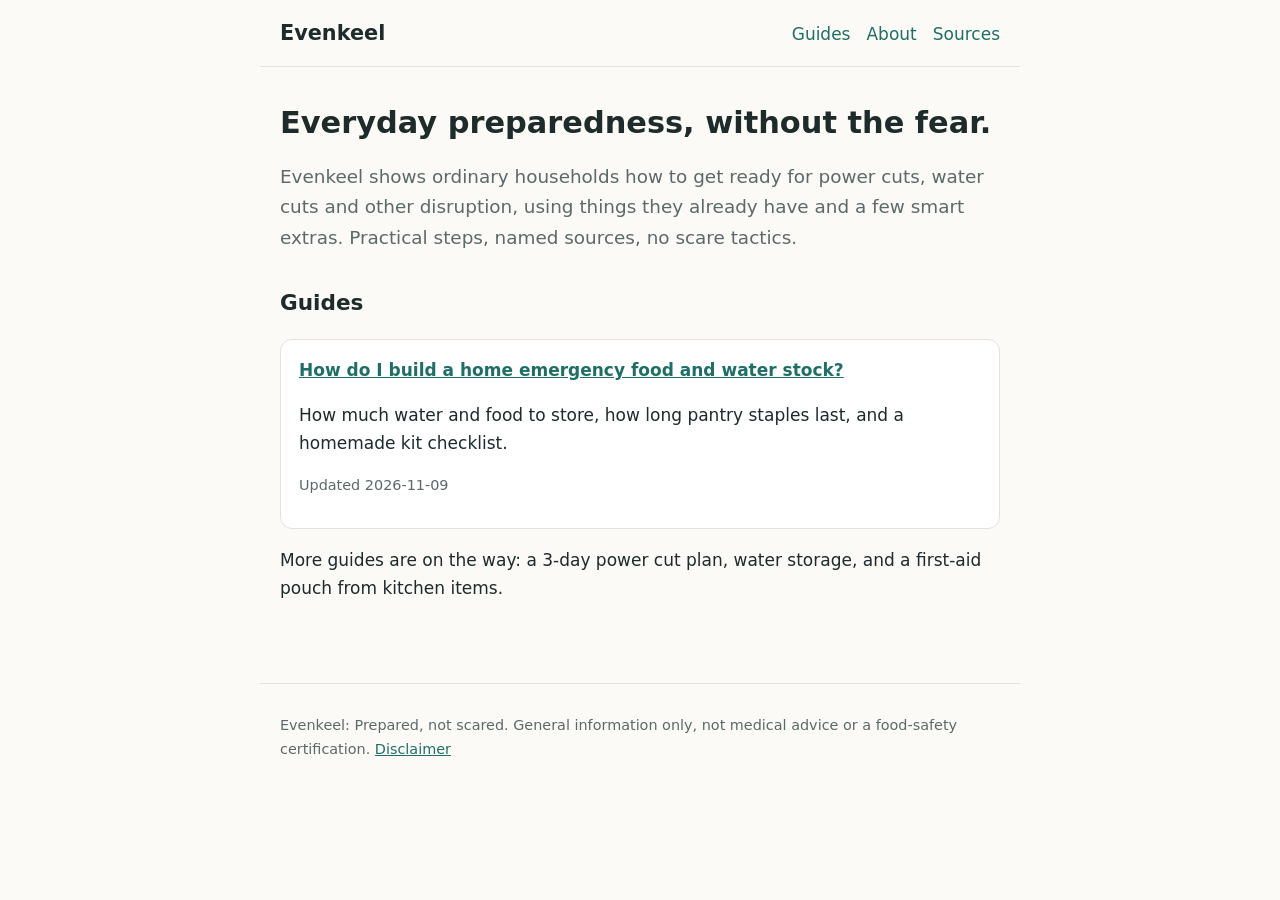
==== index.html @ 080ddb9d "Add Evenkeel site: home, first guide, about, sources, SEO files" ====
<!doctype html>
<html lang="en"><head><meta charset="utf-8"><meta name="viewport" content="width=device-width,initial-scale=1">
<title>Evenkeel: Everyday Preparedness Guides, Prepared Not Scared</title>
<meta name="description" content="Practical, sourced home preparedness guides for power cuts, water cuts and everyday disruption. Use what you have, add a few smart extras.">
<link rel="canonical" href="https://beprepareddontfear.github.io/index.html">
<meta property="og:title" content="Evenkeel: Everyday Preparedness Guides, Prepared Not Scared"><meta property="og:description" content="Practical, sourced home preparedness guides for power cuts, water cuts and everyday disruption. Use what you have, add a few smart extras.">
<meta property="og:type" content="website"><meta property="og:url" content="https://beprepareddontfear.github.io/index.html"><meta property="og:site_name" content="Evenkeel">
<meta name="twitter:card" content="summary">
<link rel="stylesheet" href="style.css">
<script type="application/ld+json">{"@context": "https://schema.org", "@type": "Organization", "name": "Evenkeel", "description": "Practical everyday preparedness guides for households worldwide.", "url": "https://beprepareddontfear.github.io/"}</script>
<script type="application/ld+json">{"@context": "https://schema.org", "@type": "WebSite", "name": "Evenkeel", "url": "https://beprepareddontfear.github.io/"}</script>
</head><body>
<header><a class="brand" href="index.html">Evenkeel</a><nav><a href="index.html">Guides</a><a href="about.html">About</a><a href="sources.html">Sources</a></nav></header>
<main>
<h1>Everyday preparedness, without the fear.</h1>
<p class="lead">Evenkeel shows ordinary households how to get ready for power cuts, water cuts and other disruption, using things they already have and a few smart extras. Practical steps, named sources, no scare tactics.</p>
<h2>Guides</h2>
<div class="card"><a href="guides/home-emergency-food-and-water-stock.html"><strong>How do I build a home emergency food and water stock?</strong></a><p>How much water and food to store, how long pantry staples last, and a homemade kit checklist.</p><p class="meta">Updated 2026-11-09</p></div>
<p>More guides are on the way: a 3-day power cut plan, water storage, and a first-aid pouch from kitchen items.</p>
</main>
<footer><p>Evenkeel: Prepared, not scared. General information only, not medical advice or a food-safety certification. <a href="disclaimer.html">Disclaimer</a></p></footer>
</body></html>
---- style.css ----
:root{--bg:#fbfaf7;--ink:#1d2b2a;--muted:#5b6a68;--accent:#1f6f66;--card:#ffffff;--line:#e4e1d9}
@media (prefers-color-scheme:dark){:root{--bg:#12201f;--ink:#eef2f0;--muted:#a9b9b6;--accent:#6fd0c3;--card:#182a29;--line:#2b403e}}
*{box-sizing:border-box}body{margin:0;background:var(--bg);color:var(--ink);font:17px/1.65 system-ui,-apple-system,Segoe UI,Roboto,sans-serif}
a{color:var(--accent)}header,main,footer{max-width:760px;margin:0 auto;padding:16px 20px}
header{display:flex;justify-content:space-between;align-items:baseline;flex-wrap:wrap;gap:8px;border-bottom:1px solid var(--line)}
.brand{font-weight:700;font-size:1.3rem;text-decoration:none;color:var(--ink)}nav a{margin-left:16px;text-decoration:none}
h1{font-size:1.9rem;line-height:1.25}h2{font-size:1.35rem;margin-top:2rem}
.lead{font-size:1.15rem;color:var(--muted)}table{border-collapse:collapse;width:100%;margin:1rem 0;font-size:.95rem}
th,td{border:1px solid var(--line);padding:8px 10px;text-align:left}th{background:var(--card)}
.card{background:var(--card);border:1px solid var(--line);border-radius:12px;padding:16px 18px;margin:14px 0}
.meta{color:var(--muted);font-size:.9rem}footer{color:var(--muted);font-size:.9rem;border-top:1px solid var(--line);margin-top:3rem}
ul.check{list-style:none;padding-left:0}ul.check li:before{content:"\2610  "}
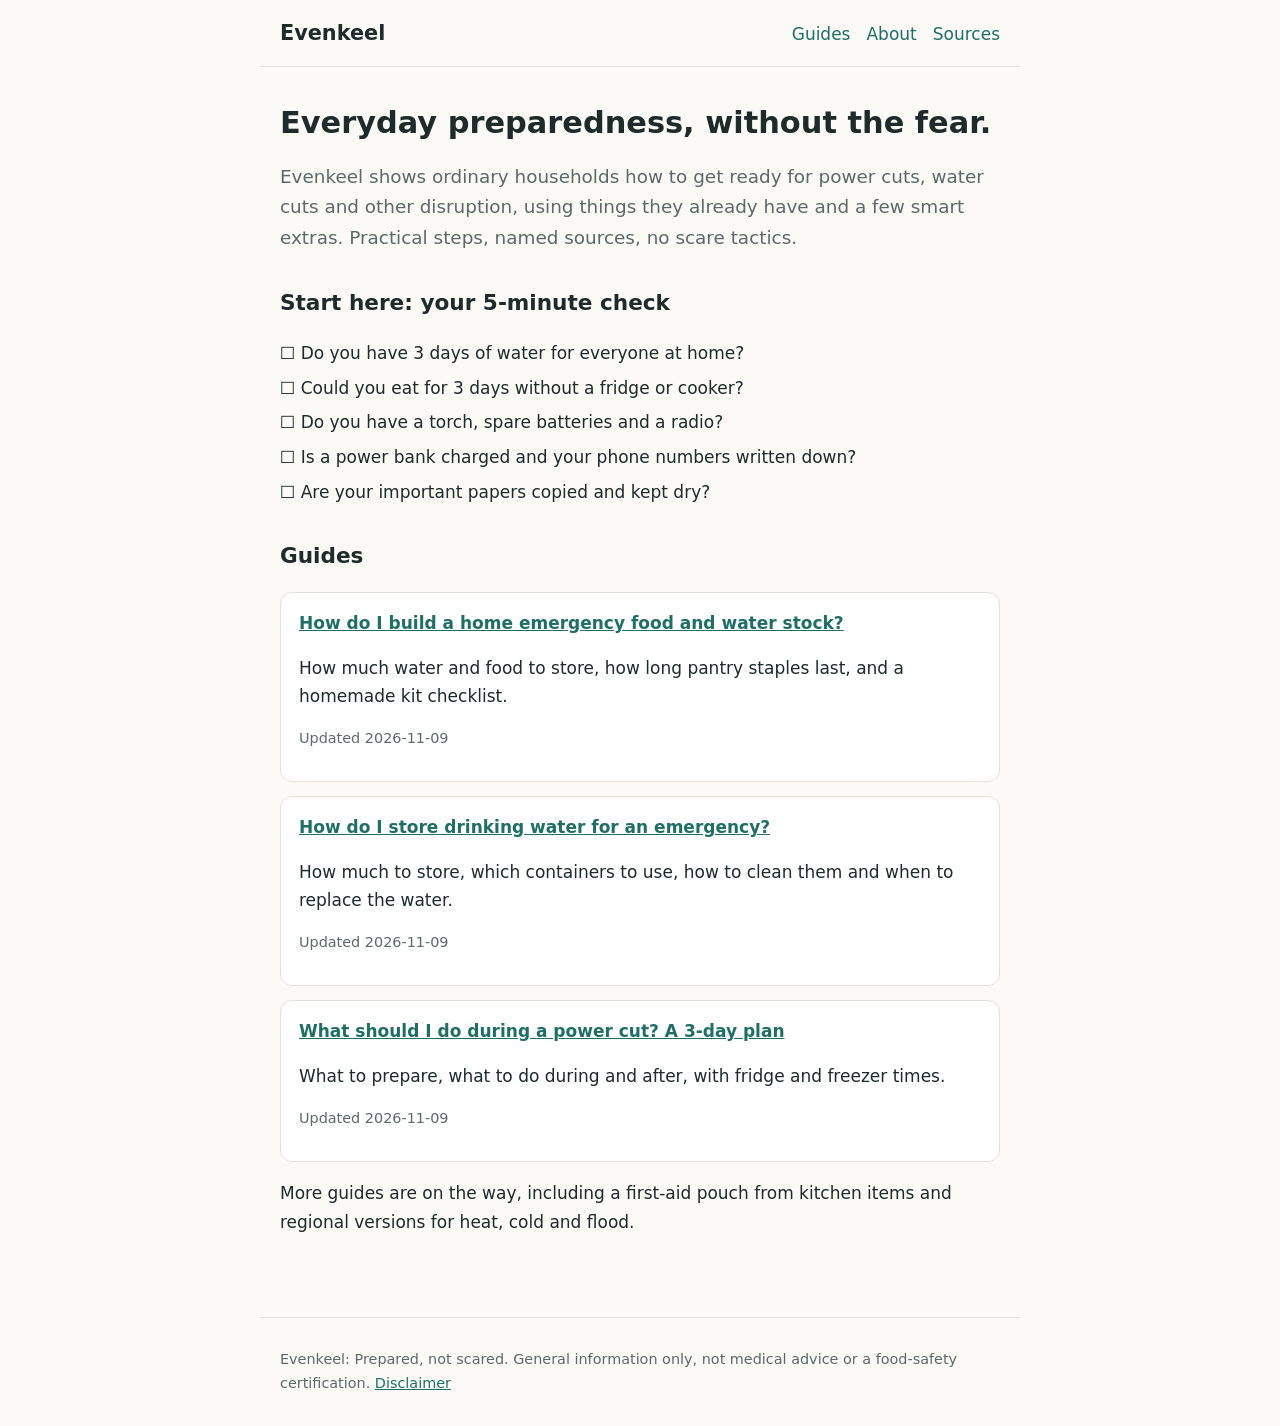
==== commit d70104a7: "Add water storage and power cut guides, 5-minute check, home page upgrade" ====
--- a/index.html
+++ b/index.html
@@ -14,9 +14,11 @@
 <main>
 <h1>Everyday preparedness, without the fear.</h1>
 <p class="lead">Evenkeel shows ordinary households how to get ready for power cuts, water cuts and other disruption, using things they already have and a few smart extras. Practical steps, named sources, no scare tactics.</p>
+<h2>Start here: your 5-minute check</h2>
+<ul class="check"><li>Do you have 3 days of water for everyone at home?</li><li>Could you eat for 3 days without a fridge or cooker?</li><li>Do you have a torch, spare batteries and a radio?</li><li>Is a power bank charged and your phone numbers written down?</li><li>Are your important papers copied and kept dry?</li></ul>
 <h2>Guides</h2>
-<div class="card"><a href="guides/home-emergency-food-and-water-stock.html"><strong>How do I build a home emergency food and water stock?</strong></a><p>How much water and food to store, how long pantry staples last, and a homemade kit checklist.</p><p class="meta">Updated 2026-11-09</p></div>
-<p>More guides are on the way: a 3-day power cut plan, water storage, and a first-aid pouch from kitchen items.</p>
+<div class="card"><a href="guides/home-emergency-food-and-water-stock.html"><strong>How do I build a home emergency food and water stock?</strong></a><p>How much water and food to store, how long pantry staples last, and a homemade kit checklist.</p><p class="meta">Updated 2026-11-09</p></div><div class="card"><a href="guides/store-emergency-drinking-water.html"><strong>How do I store drinking water for an emergency?</strong></a><p>How much to store, which containers to use, how to clean them and when to replace the water.</p><p class="meta">Updated 2026-11-09</p></div><div class="card"><a href="guides/power-cut-plan-3-days.html"><strong>What should I do during a power cut? A 3-day plan</strong></a><p>What to prepare, what to do during and after, with fridge and freezer times.</p><p class="meta">Updated 2026-11-09</p></div>
+<p>More guides are on the way, including a first-aid pouch from kitchen items and regional versions for heat, cold and flood.</p>
 </main>
 <footer><p>Evenkeel: Prepared, not scared. General information only, not medical advice or a food-safety certification. <a href="disclaimer.html">Disclaimer</a></p></footer>
 </body></html>
--- a/style.css
+++ b/style.css
@@ -10,4 +10,4 @@
 th,td{border:1px solid var(--line);padding:8px 10px;text-align:left}th{background:var(--card)}
 .card{background:var(--card);border:1px solid var(--line);border-radius:12px;padding:16px 18px;margin:14px 0}
 .meta{color:var(--muted);font-size:.9rem}footer{color:var(--muted);font-size:.9rem;border-top:1px solid var(--line);margin-top:3rem}
-ul.check{list-style:none;padding-left:0}ul.check li:before{content:"\2610  "}
+ul.check{list-style:none;padding-left:0}ul.check li:before{content:"\2610  "}ul.check li{padding-left:1.6em;text-indent:-1.6em;margin:.4em 0}
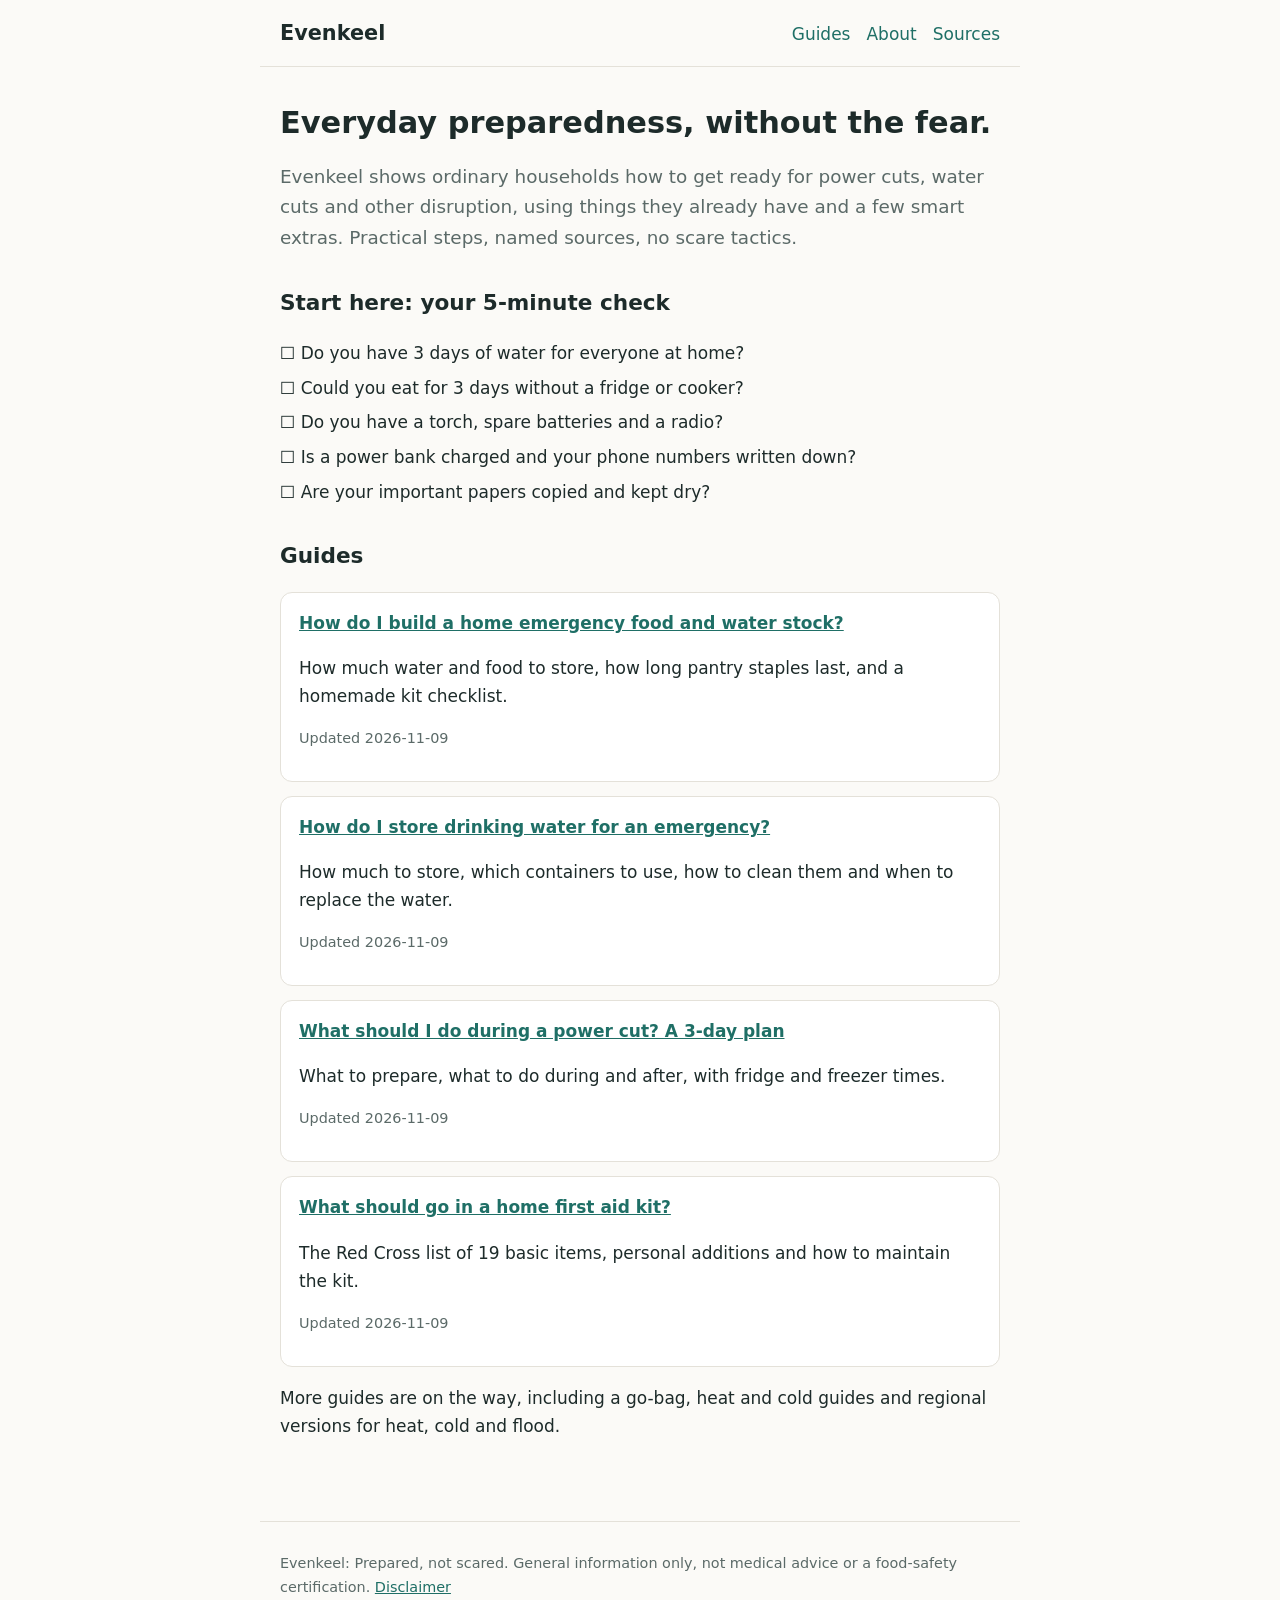
==== commit 61a103c9: "Add home first aid kit guide" ====
--- a/index.html
+++ b/index.html
@@ -2,9 +2,9 @@
 <html lang="en"><head><meta charset="utf-8"><meta name="viewport" content="width=device-width,initial-scale=1">
 <title>Evenkeel: Everyday Preparedness Guides, Prepared Not Scared</title>
 <meta name="description" content="Practical, sourced home preparedness guides for power cuts, water cuts and everyday disruption. Use what you have, add a few smart extras.">
-<link rel="canonical" href="https://beprepareddontfear.github.io/index.html">
+<link rel="canonical" href="https://beprepareddontfear.github.io/">
 <meta property="og:title" content="Evenkeel: Everyday Preparedness Guides, Prepared Not Scared"><meta property="og:description" content="Practical, sourced home preparedness guides for power cuts, water cuts and everyday disruption. Use what you have, add a few smart extras.">
-<meta property="og:type" content="website"><meta property="og:url" content="https://beprepareddontfear.github.io/index.html"><meta property="og:site_name" content="Evenkeel">
+<meta property="og:type" content="website"><meta property="og:url" content="https://beprepareddontfear.github.io/"><meta property="og:site_name" content="Evenkeel">
 <meta name="twitter:card" content="summary">
 <link rel="stylesheet" href="style.css">
 <script type="application/ld+json">{"@context": "https://schema.org", "@type": "Organization", "name": "Evenkeel", "description": "Practical everyday preparedness guides for households worldwide.", "url": "https://beprepareddontfear.github.io/"}</script>
@@ -17,8 +17,8 @@
 <h2>Start here: your 5-minute check</h2>
 <ul class="check"><li>Do you have 3 days of water for everyone at home?</li><li>Could you eat for 3 days without a fridge or cooker?</li><li>Do you have a torch, spare batteries and a radio?</li><li>Is a power bank charged and your phone numbers written down?</li><li>Are your important papers copied and kept dry?</li></ul>
 <h2>Guides</h2>
-<div class="card"><a href="guides/home-emergency-food-and-water-stock.html"><strong>How do I build a home emergency food and water stock?</strong></a><p>How much water and food to store, how long pantry staples last, and a homemade kit checklist.</p><p class="meta">Updated 2026-11-09</p></div><div class="card"><a href="guides/store-emergency-drinking-water.html"><strong>How do I store drinking water for an emergency?</strong></a><p>How much to store, which containers to use, how to clean them and when to replace the water.</p><p class="meta">Updated 2026-11-09</p></div><div class="card"><a href="guides/power-cut-plan-3-days.html"><strong>What should I do during a power cut? A 3-day plan</strong></a><p>What to prepare, what to do during and after, with fridge and freezer times.</p><p class="meta">Updated 2026-11-09</p></div>
-<p>More guides are on the way, including a first-aid pouch from kitchen items and regional versions for heat, cold and flood.</p>
+<div class="card"><a href="guides/home-emergency-food-and-water-stock.html"><strong>How do I build a home emergency food and water stock?</strong></a><p>How much water and food to store, how long pantry staples last, and a homemade kit checklist.</p><p class="meta">Updated 2026-11-09</p></div><div class="card"><a href="guides/store-emergency-drinking-water.html"><strong>How do I store drinking water for an emergency?</strong></a><p>How much to store, which containers to use, how to clean them and when to replace the water.</p><p class="meta">Updated 2026-11-09</p></div><div class="card"><a href="guides/power-cut-plan-3-days.html"><strong>What should I do during a power cut? A 3-day plan</strong></a><p>What to prepare, what to do during and after, with fridge and freezer times.</p><p class="meta">Updated 2026-11-09</p></div><div class="card"><a href="guides/home-first-aid-kit-checklist.html"><strong>What should go in a home first aid kit?</strong></a><p>The Red Cross list of 19 basic items, personal additions and how to maintain the kit.</p><p class="meta">Updated 2026-11-09</p></div>
+<p>More guides are on the way, including a go-bag, heat and cold guides and regional versions for heat, cold and flood.</p>
 </main>
 <footer><p>Evenkeel: Prepared, not scared. General information only, not medical advice or a food-safety certification. <a href="disclaimer.html">Disclaimer</a></p></footer>
 </body></html>
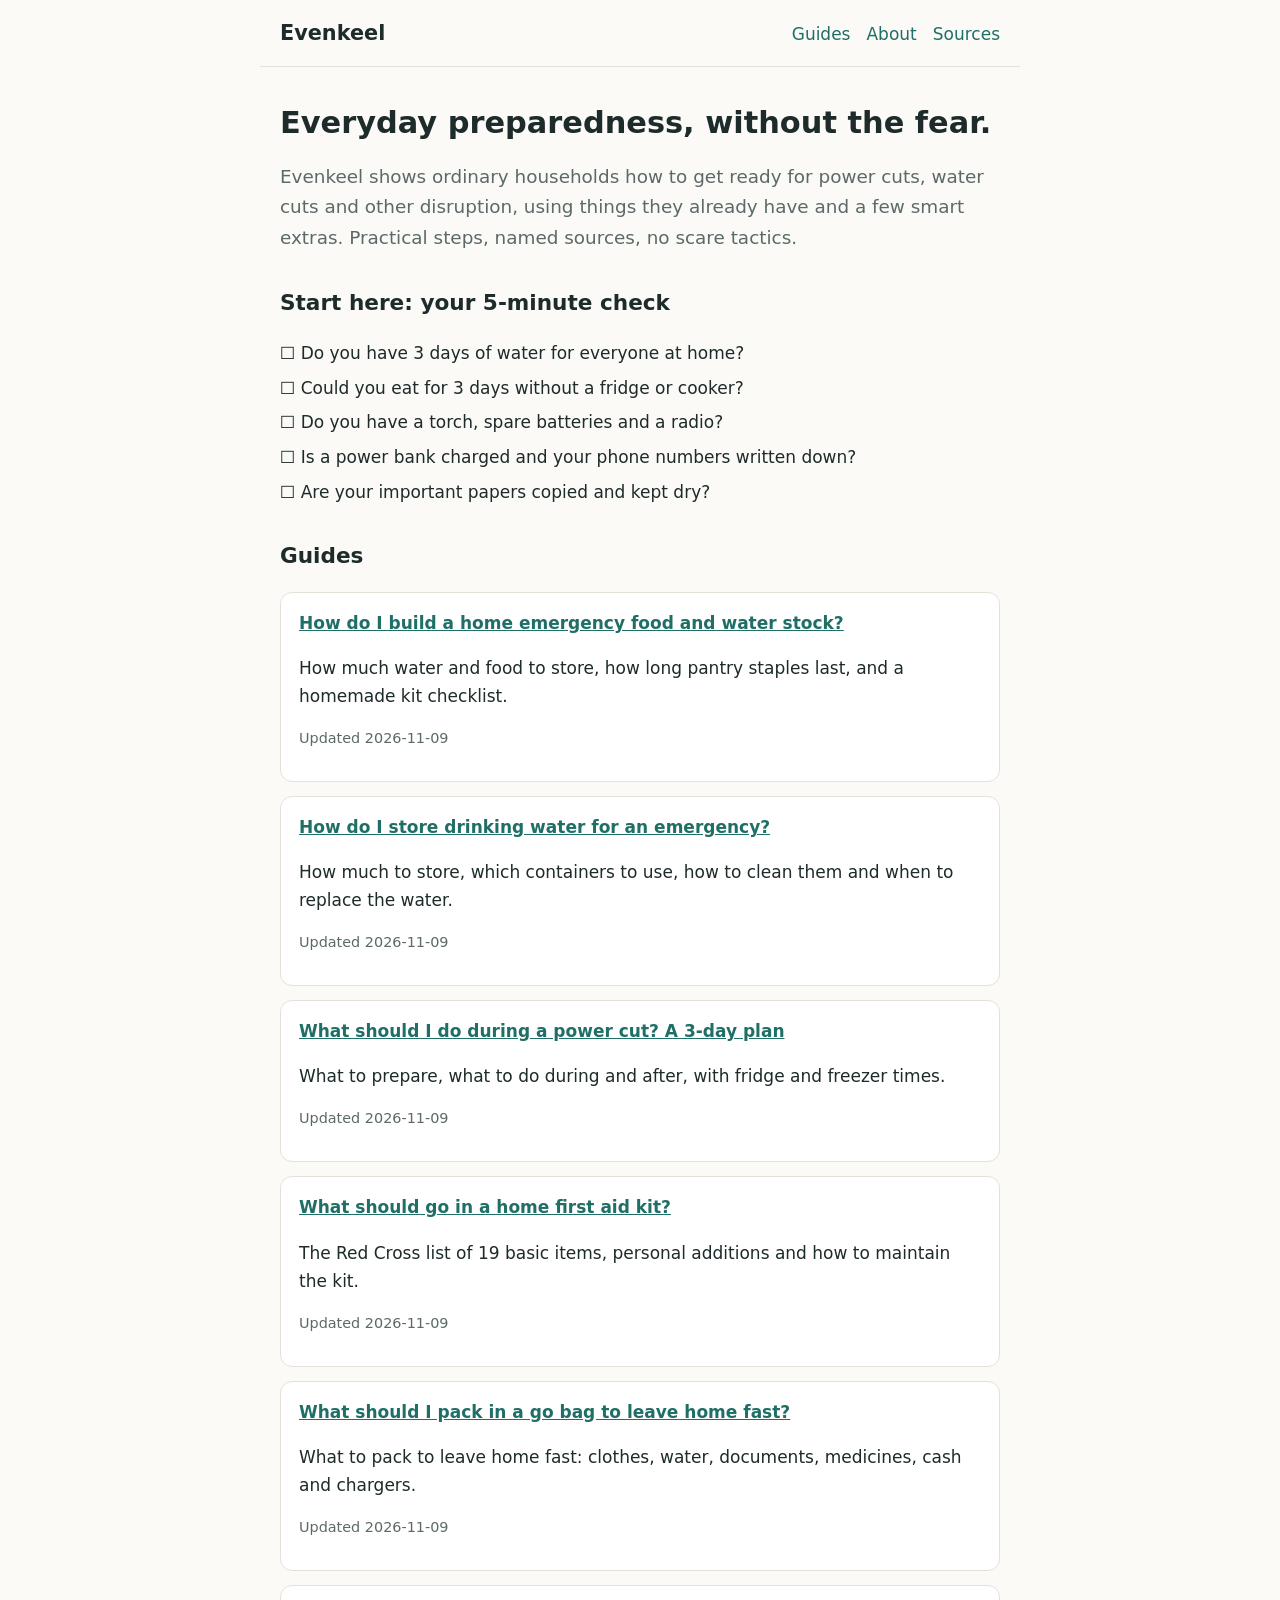
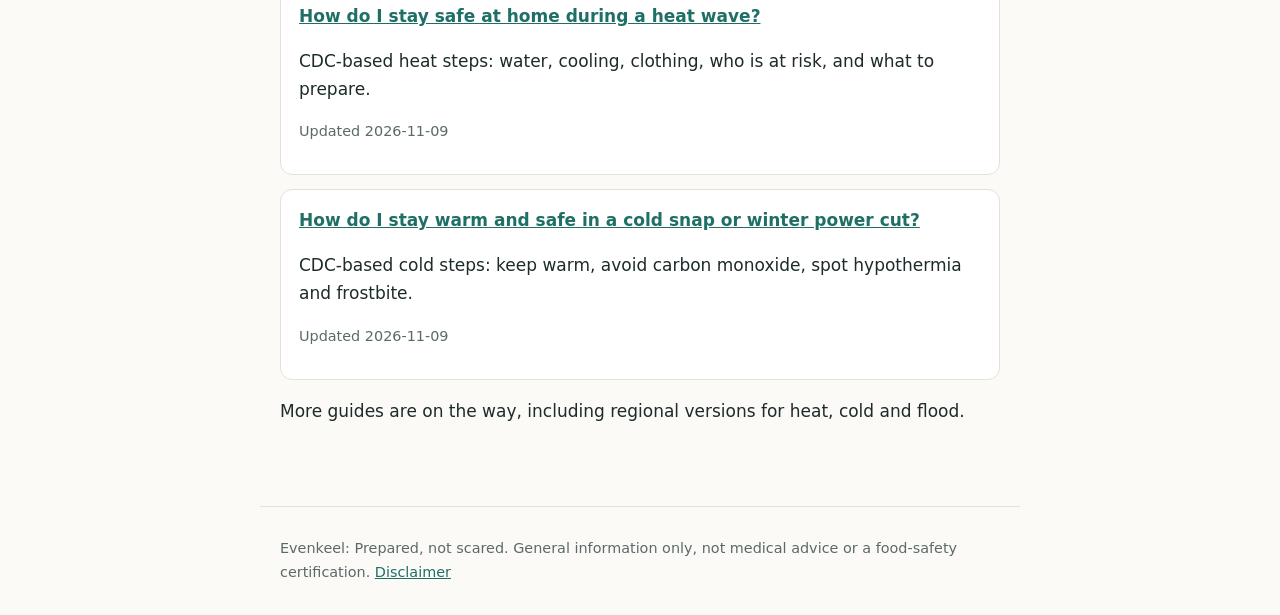
==== commit 82e149b1: "Add go-bag, heat wave and cold snap guides Co-Authored-By: Claude Sonnet 5.5 <noreply@anthropic.com>" ====
--- a/index.html
+++ b/index.html
@@ -17,8 +17,8 @@
 <h2>Start here: your 5-minute check</h2>
 <ul class="check"><li>Do you have 3 days of water for everyone at home?</li><li>Could you eat for 3 days without a fridge or cooker?</li><li>Do you have a torch, spare batteries and a radio?</li><li>Is a power bank charged and your phone numbers written down?</li><li>Are your important papers copied and kept dry?</li></ul>
 <h2>Guides</h2>
-<div class="card"><a href="guides/home-emergency-food-and-water-stock.html"><strong>How do I build a home emergency food and water stock?</strong></a><p>How much water and food to store, how long pantry staples last, and a homemade kit checklist.</p><p class="meta">Updated 2026-11-09</p></div><div class="card"><a href="guides/store-emergency-drinking-water.html"><strong>How do I store drinking water for an emergency?</strong></a><p>How much to store, which containers to use, how to clean them and when to replace the water.</p><p class="meta">Updated 2026-11-09</p></div><div class="card"><a href="guides/power-cut-plan-3-days.html"><strong>What should I do during a power cut? A 3-day plan</strong></a><p>What to prepare, what to do during and after, with fridge and freezer times.</p><p class="meta">Updated 2026-11-09</p></div><div class="card"><a href="guides/home-first-aid-kit-checklist.html"><strong>What should go in a home first aid kit?</strong></a><p>The Red Cross list of 19 basic items, personal additions and how to maintain the kit.</p><p class="meta">Updated 2026-11-09</p></div>
-<p>More guides are on the way, including a go-bag, heat and cold guides and regional versions for heat, cold and flood.</p>
+<div class="card"><a href="guides/home-emergency-food-and-water-stock.html"><strong>How do I build a home emergency food and water stock?</strong></a><p>How much water and food to store, how long pantry staples last, and a homemade kit checklist.</p><p class="meta">Updated 2026-11-09</p></div><div class="card"><a href="guides/store-emergency-drinking-water.html"><strong>How do I store drinking water for an emergency?</strong></a><p>How much to store, which containers to use, how to clean them and when to replace the water.</p><p class="meta">Updated 2026-11-09</p></div><div class="card"><a href="guides/power-cut-plan-3-days.html"><strong>What should I do during a power cut? A 3-day plan</strong></a><p>What to prepare, what to do during and after, with fridge and freezer times.</p><p class="meta">Updated 2026-11-09</p></div><div class="card"><a href="guides/home-first-aid-kit-checklist.html"><strong>What should go in a home first aid kit?</strong></a><p>The Red Cross list of 19 basic items, personal additions and how to maintain the kit.</p><p class="meta">Updated 2026-11-09</p></div><div class="card"><a href="guides/go-bag-checklist-leave-home-fast.html"><strong>What should I pack in a go bag to leave home fast?</strong></a><p>What to pack to leave home fast: clothes, water, documents, medicines, cash and chargers.</p><p class="meta">Updated 2026-11-09</p></div><div class="card"><a href="guides/heat-wave-safety-at-home.html"><strong>How do I stay safe at home during a heat wave?</strong></a><p>CDC-based heat steps: water, cooling, clothing, who is at risk, and what to prepare.</p><p class="meta">Updated 2026-11-09</p></div><div class="card"><a href="guides/cold-snap-and-winter-power-cut-safety.html"><strong>How do I stay warm and safe in a cold snap or winter power cut?</strong></a><p>CDC-based cold steps: keep warm, avoid carbon monoxide, spot hypothermia and frostbite.</p><p class="meta">Updated 2026-11-09</p></div>
+<p>More guides are on the way, including regional versions for heat, cold and flood.</p>
 </main>
 <footer><p>Evenkeel: Prepared, not scared. General information only, not medical advice or a food-safety certification. <a href="disclaimer.html">Disclaimer</a></p></footer>
 </body></html>
